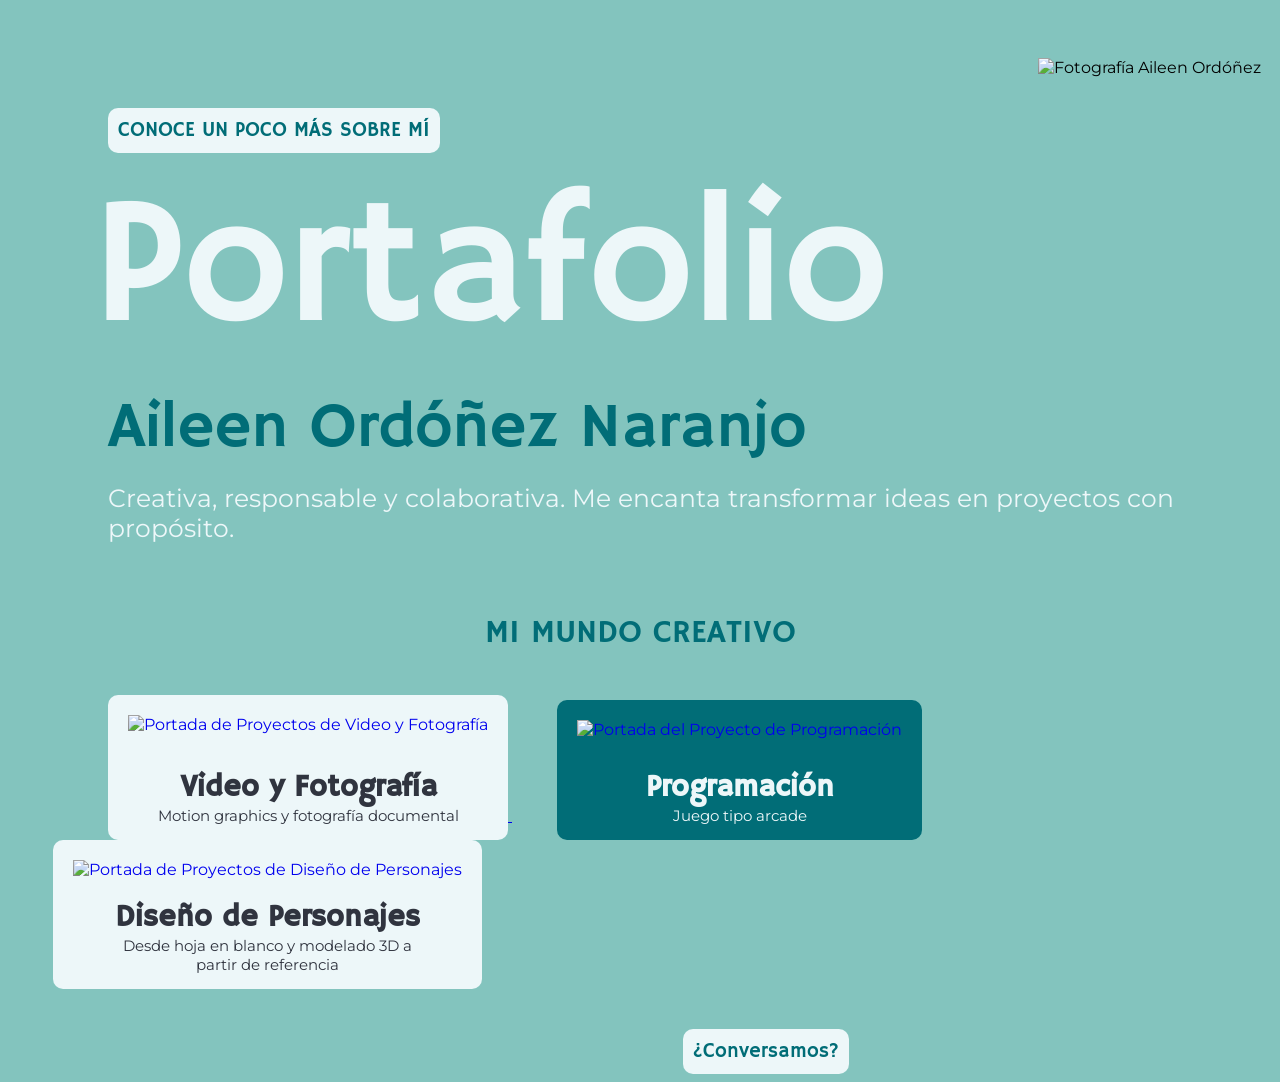
==== index.html @ 9316e659 "Add files via upload" ====
<!DOCTYPE html>
<html lang="es">

<head>

    <!--Fonts-->
    <link rel="preconnect" href="https://fonts.googleapis.com">
    <link rel="preconnect" href="https://fonts.gstatic.com" crossorigin>
    <link
        href="https://fonts.googleapis.com/css2?family=Hammersmith+One&family=Montserrat:ital,wght@0,100..900;1,100..900&display=swap"
        rel="stylesheet">



    <meta charset="UTF-8">
    <title> Aileen Ordóñez | Portafolio</title>
    <link rel="stylesheet" href="EstilosPortafolio.css">

    <meta name=”description” content=”Aileen Ordóñez Naranjo”>

</head>

<body>
    <header>
        <section>
            <div class="botonApdf">
                <a target="_blank"
                    href="https://www.canva.com/design/DAG_qXYmJoY/pIHDZ4THQhesZ3-flbfn0g/view?utm_content=DAG_qXYmJoY&utm_campaign=designshare&utm_medium=link2&utm_source=uniquelinks&utlId=h8a8e1ef6e3">CONOCE
                    UN POCO MÁS SOBRE MÍ</a>
            </div>
            <h1> Portafolio </h1>
            <h2> Aileen Ordóñez Naranjo </h2>
        </section>
        <aside> <img src="Images/FotoAO.png" alt="Fotografía Aileen Ordóñez"> </aside>
    </header>

    <h6> Creativa, responsable y colaborativa. Me encanta transformar ideas en proyectos con propósito.</h6>
    <h3> MI MUNDO CREATIVO</h3>

    <div class="proyectos">

        <a href="video.html">
            <div class="card">
                <img src="Images/BotFot.png" alt="Portada de Proyectos de Video y Fotografía">
                <div class="container">
                    <h4><b>Video y Fotografía</b></h4>
                    <p> Motion graphics y fotografía documental </p>
                </div>
            </div>
        </a>


        <a href="programacion.html">
            <div class="card2">
                <img src="Images/BotPro.png" alt="Portada del Proyecto de Programación">
                <div class="container2">
                    <h5><b>Programación</b></h5>
                    <p> Juego tipo arcade </p>
                </div>
            </div>
        </a>

        <a href="personajes.html">
            <div class="card3">
                <img src="Images/BotPer.png" alt="Portada de Proyectos de Diseño de Personajes">
                <div class="container3">
                    <h4><b>Diseño de Personajes</b></h4>
                    <p> Desde hoja en blanco y modelado 3D a <br> partir de referencia </p>
                </div>
            </div>
        </a>

    </div>

    <div class="botonContacto">
        <a href="contactos.html">¿Conversamos?</a>
    </div>



</body>
---- EstilosPortafolio.css ----
.botonApdf{
    background-color: #EDF7F9;
    font-family: "Hammersmith One", sans-serif;;
    padding: 10px;
    margin-top: 100px;
    margin-left: 100px;
    display: inline-block;
    border-radius: 10px;
}

.botonApdf a {
    font-family: "Hammersmith One", sans-serif;
    color: #016D77;
    text-decoration: none;
    font-size: 20px;
}

.botonApdf:hover {
    background-color: #D8E1E3;
}

.botonContacto{
    background-color: #EDF7F9;
    font-family: "Hammersmith One", sans-serif;;
    padding: 10px;
    margin-top: 40px;
    margin-left: 675px;
    display: inline-block;
    border-radius: 10px;
}

.botonContacto a {
    font-family: "Hammersmith One", sans-serif;
    color: #016D77;
    text-decoration: none;
    font-size: 20px;
}

.botonContacto:hover {
    background-color: #D8E1E3;
}

body{
    background-color: #83C4BE;
     font-family: "Montserrat", sans-serif;
     font-style: normal;

}

h1 {
    font-family: "Hammersmith One", sans-serif;;
    color:#EDF7F9;
    text-decoration: none;
    margin-top: 5px;
    margin-left: 85px;
    margin-bottom: 5px;
    font-weight: normal;
    font-style: normal;
    font-size: 180px;
}

h2 {
    font-family: "Hammersmith One", sans-serif;;
    color:#016D77;
    text-decoration: none;
    margin-top: 5px;
    margin-left: 100px;
    margin-bottom: 5px;
    font-weight: normal;
    font-style: normal;
    font-size: 64px;
}

h3 {
    font-family: "Hammersmith One", sans-serif;;
    color:#016D77;
    text-decoration: none;
    text-align: center;
    margin: 20px;
    padding: 12px;
    font-weight: normal;
    font-style: normal;
    font-size: 32px;
}

h4{
    font-family: "Hammersmith One", sans-serif;;
    text-align: center;
    text-decoration: none;
    font-size: 30px;
    color: #30343F;
    margin-top: 0px;
    margin-bottom: 0px;
    font-weight: normal;
    font-style: normal;
}

h5{
    font-family: "Hammersmith One", sans-serif;;
    text-align: center;
    text-decoration: none;
    font-size: 30px;
    color: #EDF7F9;
    margin-top: 0px;
    margin-bottom: 0px;
    font-weight: normal;
    font-style: normal;
}

h6 {
    font-family:"Montserrat", sans-serif;;
    font-style: normal;
    text-decoration: none;
    color:#EDF7F9;
    font-weight: normal;
    margin-left: 100px;
    margin-top: 10px;
    font-size: 25px;
}

p{
    font-family:"Montserrat", sans-serif;;
    text-align: center;
     text-decoration: none;
    font-size: 15px;
    color: #30343F;
    margin-top: 0px;
    font-weight: normal;
    font-style: normal;

}

.container2 p{
    font-family:"Montserrat", sans-serif;;
    text-align: center;
    font-size: 15px;
    color: #EDF7F9;
    margin-top: 0px;
    font-weight: normal;
    font-style: normal;

}

header {
    display: grid;
    grid-template-columns: 1fr 1fr;
}

aside img{  
    width: 280px;
    margin-left: 150px;
    margin-top: 50px;
}



.card {
    margin-left: 100px;
    margin-top: 10px;
    display: inline-block;
    border-radius: 10px;
    background-color: #EDF7F9;

}

.card:hover{
    background-color: #D8E1E3;
}

.card img{
    width: 360px;
    margin: 20px;
    margin-bottom: 35px;
}

.card2 {
    margin-left: 45px;
    align-self: center;
    display: inline-block;
    border-radius: 10px;
    background-color: #016D77;

}

.card2:hover{
    background-color: #01545C;
}

.card2 img{
    height: 196px;
    width: 360px;
    margin: 20px;
    margin-bottom: 30px;
}

.card3 {
    margin-left: 45px;
    display: inline-block;
    border-radius: 10px;
    background-color: #EDF7F9;

}

.card3:hover{
    background-color: #D8E1E3;
}

.card3 img{
    width: 336px;
    margin: 20px;
}
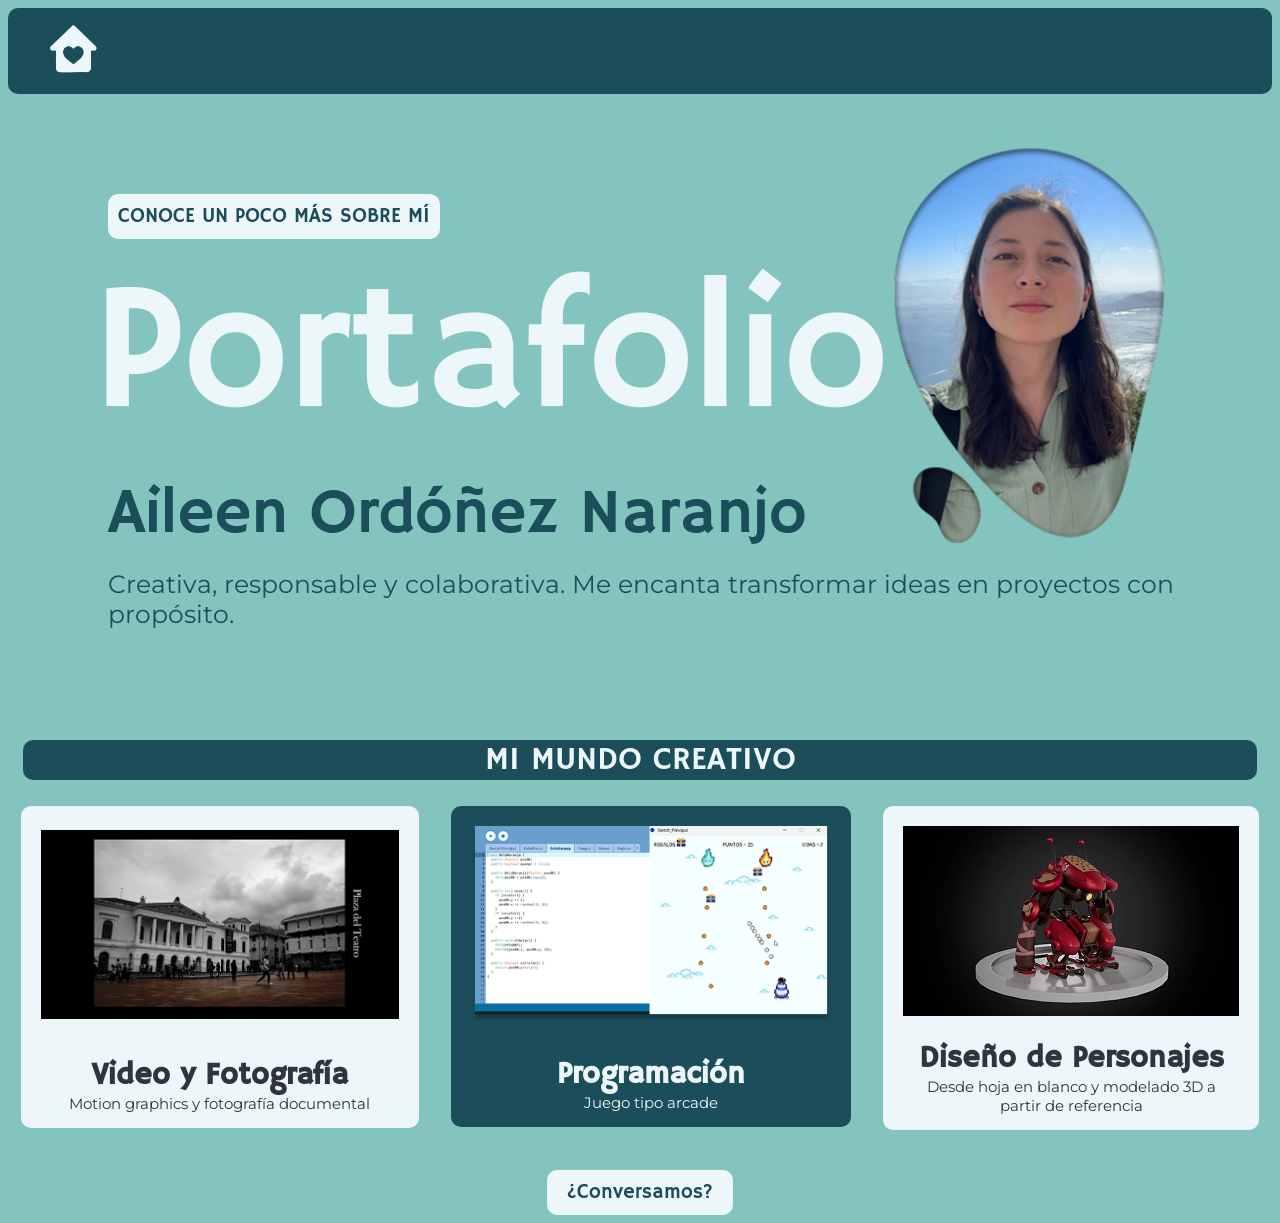
==== commit 94f73925: "Add files via upload" ====
--- a/index.html
+++ b/index.html
@@ -13,15 +13,23 @@
 
 
     <meta charset="UTF-8">
+    <meta name="viewport" content="width=device-width, initial-scale=1.0">
     <title> Aileen Ordóñez | Portafolio</title>
     <link rel="stylesheet" href="EstilosPortafolio.css">
 
-    <meta name=”description” content=”Aileen Ordóñez Naranjo”>
+    <meta name="description" content="Aileen Ordóñez Naranjo">
 
 </head>
 
 <body>
-    <header>
+
+    <header class="volver">
+        <a href="index.html" class="botHome">
+            <img src="Images/BotHome.png" alt="Ir al inicio" class="home-icon">
+        </a>
+    </header>
+
+    <main>
         <section>
             <div class="botonApdf">
                 <a target="_blank"
@@ -32,9 +40,11 @@
             <h2> Aileen Ordóñez Naranjo </h2>
         </section>
         <aside> <img src="Images/FotoAO.png" alt="Fotografía Aileen Ordóñez"> </aside>
-    </header>
+    </main>
+
 
     <h6> Creativa, responsable y colaborativa. Me encanta transformar ideas en proyectos con propósito.</h6>
+    <br><br>
     <h3> MI MUNDO CREATIVO</h3>
 
     <div class="proyectos">
--- a/EstilosPortafolio.css
+++ b/EstilosPortafolio.css
@@ -1,213 +1,246 @@
-
-
-.botonApdf{
-    background-color: #EDF7F9;
-    font-family: "Hammersmith One", sans-serif;;
-    padding: 10px;
-    margin-top: 100px;
-    margin-left: 100px;
-    display: inline-block;
-    border-radius: 10px;
+.volver {
+    padding: 0.9375rem 2.5rem;
+    margin: 0rem 0rem;
+    background-color: #1B4D5A;
+    border-radius: 0.625rem;
+}
+
+.botHome {
+    display: inline-block;
+}
+
+.home-icon {
+    width: 3.125rem;
+    transition: transform 0.3s ease;
+}
+
+.home-icon:hover {
+    transform: scale(1.1);
+}
+
+.botonApdf {
+    background-color: #EDF7F9;
+    font-family: "Hammersmith One", sans-serif;
+    padding: 0.625rem;
+    margin-top: 6.25rem;
+    margin-left: 6.25rem;
+    display: inline-block;
+    border-radius: 0.625rem;
 }
 
 .botonApdf a {
     font-family: "Hammersmith One", sans-serif;
-    color: #016D77;
-    text-decoration: none;
-    font-size: 20px;
+    color: #1B4D5A;
+    text-decoration: none;
+    font-size: 1.25rem;
 }
 
 .botonApdf:hover {
     background-color: #D8E1E3;
-}
-
-.botonContacto{
-    background-color: #EDF7F9;
-    font-family: "Hammersmith One", sans-serif;;
-    padding: 10px;
-    margin-top: 40px;
-    margin-left: 675px;
-    display: inline-block;
-    border-radius: 10px;
+    transform: scale(1.07);
+}
+
+.botonContacto {
+    background-color: #EDF7F9;
+    font-family: "Hammersmith One", sans-serif;
+    padding: 0.625rem 1.25rem;
+    display: block;
+    width: fit-content;
+    margin: 2.5rem auto 0 auto;
+    border-radius: 0.625rem;
 }
 
 .botonContacto a {
     font-family: "Hammersmith One", sans-serif;
-    color: #016D77;
-    text-decoration: none;
-    font-size: 20px;
+    color: #1B4D5A;
+    text-decoration: none;
+    font-size: 1.25rem;
 }
 
 .botonContacto:hover {
     background-color: #D8E1E3;
 }
 
-body{
+body {
     background-color: #83C4BE;
-     font-family: "Montserrat", sans-serif;
-     font-style: normal;
-
+    font-family: "Montserrat", sans-serif;
+    font-style: normal;
 }
 
 h1 {
-    font-family: "Hammersmith One", sans-serif;;
-    color:#EDF7F9;
-    text-decoration: none;
-    margin-top: 5px;
-    margin-left: 85px;
-    margin-bottom: 5px;
-    font-weight: normal;
-    font-style: normal;
-    font-size: 180px;
+    font-family: "Hammersmith One", sans-serif;
+    color: #EDF7F9;
+    text-decoration: none;
+    margin-top: 0.3125rem;
+    margin-left: 5.3125rem;
+    margin-bottom: 0.3125rem;
+    font-weight: normal;
+    font-style: normal;
+    font-size: 11.25rem;
 }
 
 h2 {
-    font-family: "Hammersmith One", sans-serif;;
-    color:#016D77;
-    text-decoration: none;
-    margin-top: 5px;
-    margin-left: 100px;
-    margin-bottom: 5px;
-    font-weight: normal;
-    font-style: normal;
-    font-size: 64px;
+    font-family: "Hammersmith One", sans-serif;
+    color: #1B4D5A;
+    text-decoration: none;
+    margin-top: 0.3125rem;
+    margin-left: 6.25rem;
+    margin-bottom: 0.3125rem;
+    font-weight: normal;
+    font-style: normal;
+    font-size: 4rem;
 }
 
 h3 {
-    font-family: "Hammersmith One", sans-serif;;
-    color:#016D77;
-    text-decoration: none;
-    text-align: center;
-    margin: 20px;
-    padding: 12px;
-    font-weight: normal;
-    font-style: normal;
-    font-size: 32px;
-}
-
-h4{
-    font-family: "Hammersmith One", sans-serif;;
-    text-align: center;
-    text-decoration: none;
-    font-size: 30px;
+    font-family: "Hammersmith One", sans-serif;
+    background-color: #1B4D5A;
+    color: #EDF7F9;
+    text-decoration: none;
+    text-align: center;
+    margin: 0.9375rem;
+    border-radius: 0.625rem;
+    font-weight: normal;
+    font-style: normal;
+    font-size: 2rem;
+}
+
+h4 {
+    font-family: "Hammersmith One", sans-serif;
+    text-align: center;
+    text-decoration: none;
+    font-size: 1.875rem;
     color: #30343F;
-    margin-top: 0px;
-    margin-bottom: 0px;
-    font-weight: normal;
-    font-style: normal;
-}
-
-h5{
-    font-family: "Hammersmith One", sans-serif;;
-    text-align: center;
-    text-decoration: none;
-    font-size: 30px;
-    color: #EDF7F9;
-    margin-top: 0px;
-    margin-bottom: 0px;
+    margin-top: 0rem;
+    margin-bottom: 0rem;
+    font-weight: normal;
+    font-style: normal;
+}
+
+h5 {
+    font-family: "Hammersmith One", sans-serif;
+    text-align: center;
+    text-decoration: none;
+    font-size: 1.875rem;
+    color: #EDF7F9;
+    margin-top: 0rem;
+    margin-bottom: 0rem;
     font-weight: normal;
     font-style: normal;
 }
 
 h6 {
-    font-family:"Montserrat", sans-serif;;
-    font-style: normal;
-    text-decoration: none;
-    color:#EDF7F9;
-    font-weight: normal;
-    margin-left: 100px;
-    margin-top: 10px;
-    font-size: 25px;
-}
-
-p{
-    font-family:"Montserrat", sans-serif;;
-    text-align: center;
-     text-decoration: none;
-    font-size: 15px;
+    font-family: "Montserrat", sans-serif;
+    font-style: normal;
+    text-decoration: none;
+    color: #1B4D5A;
+    font-weight: normal;
+    margin-left: 6.25rem;
+    margin-top: 0.625rem;
+    font-size: 1.5625rem;
+}
+
+p {
+    font-family: "Montserrat", sans-serif;
+    text-align: center;
+    text-decoration: none;
+    font-size: 0.9375rem;
     color: #30343F;
-    margin-top: 0px;
-    font-weight: normal;
-    font-style: normal;
-
-}
-
-.container2 p{
-    font-family:"Montserrat", sans-serif;;
-    text-align: center;
-    font-size: 15px;
-    color: #EDF7F9;
-    margin-top: 0px;
-    font-weight: normal;
-    font-style: normal;
-
-}
-
-header {
+    margin-top: 0rem;
+    font-weight: normal;
+    font-style: normal;
+}
+
+.container2 p {
+    font-family: "Montserrat", sans-serif;
+    text-align: center;
+    font-size: 0.9375rem;
+    color: #EDF7F9;
+    margin-top: 0rem;
+    font-weight: normal;
+    font-style: normal;
+}
+
+main {
     display: grid;
     grid-template-columns: 1fr 1fr;
 }
 
-aside img{  
-    width: 280px;
-    margin-left: 150px;
-    margin-top: 50px;
-}
-
-
+aside {
+    display: flex;
+    justify-content: flex-end;
+    align-items: flex-start;
+}
+
+aside img {
+    width: 17.5rem;
+    margin-right: 9.375rem;
+    margin-top: 3.125rem;
+}
 
 .card {
-    margin-left: 100px;
-    margin-top: 10px;
-    display: inline-block;
-    border-radius: 10px;
-    background-color: #EDF7F9;
-
-}
-
-.card:hover{
-    background-color: #D8E1E3;
-}
-
-.card img{
-    width: 360px;
-    margin: 20px;
-    margin-bottom: 35px;
+    margin-top: 0.625rem;
+    display: inline-block;
+    border-radius: 0.625rem;
+    background-color: #EDF7F9;
+}
+
+.card:hover {
+    background-color: #D8E1E3;
+}
+
+.card img {
+    width: 22.4rem;
+    margin: 1.25rem;
+    margin-bottom: 2.1rem;
+    margin-top: 1.5rem;
 }
 
 .card2 {
-    margin-left: 45px;
+    margin-top: 0.625rem;
     align-self: center;
     display: inline-block;
-    border-radius: 10px;
-    background-color: #016D77;
-
-}
-
-.card2:hover{
-    background-color: #01545C;
-}
-
-.card2 img{
-    height: 196px;
-    width: 360px;
-    margin: 20px;
-    margin-bottom: 30px;
+    border-radius: 0.625rem;
+    background-color: #1B4D5A;
+}
+
+.card2:hover {
+    background-color: #102f36;
+}
+
+.card2 img {
+    height: 12.25rem;
+    width: 22.5rem;
+    margin: 1.25rem;
+    margin-bottom: 1.875rem;
 }
 
 .card3 {
-    margin-left: 45px;
-    display: inline-block;
-    border-radius: 10px;
-    background-color: #EDF7F9;
-
-}
-
-.card3:hover{
-    background-color: #D8E1E3;
-}
-
-.card3 img{
-    width: 336px;
-    margin: 20px;
-}+    margin-top: 0.625rem;
+    display: inline-block;
+    border-radius: 0.625rem;
+    background-color: #EDF7F9;
+}
+
+.card3:hover {
+    background-color: #D8E1E3;
+}
+
+.card3 img {
+    width: 21rem;
+    margin: 1.25rem;
+}
+
+.proyectos {
+    display: grid;
+    grid-template-columns: repeat(3, max-content);
+    justify-content: center;
+    gap: 2rem;
+    margin-top: 1rem;
+}
+
+@media (max-width: 1150px) {
+    .proyectos {
+        grid-template-columns: 1fr;
+        justify-items: center;
+    }
+}
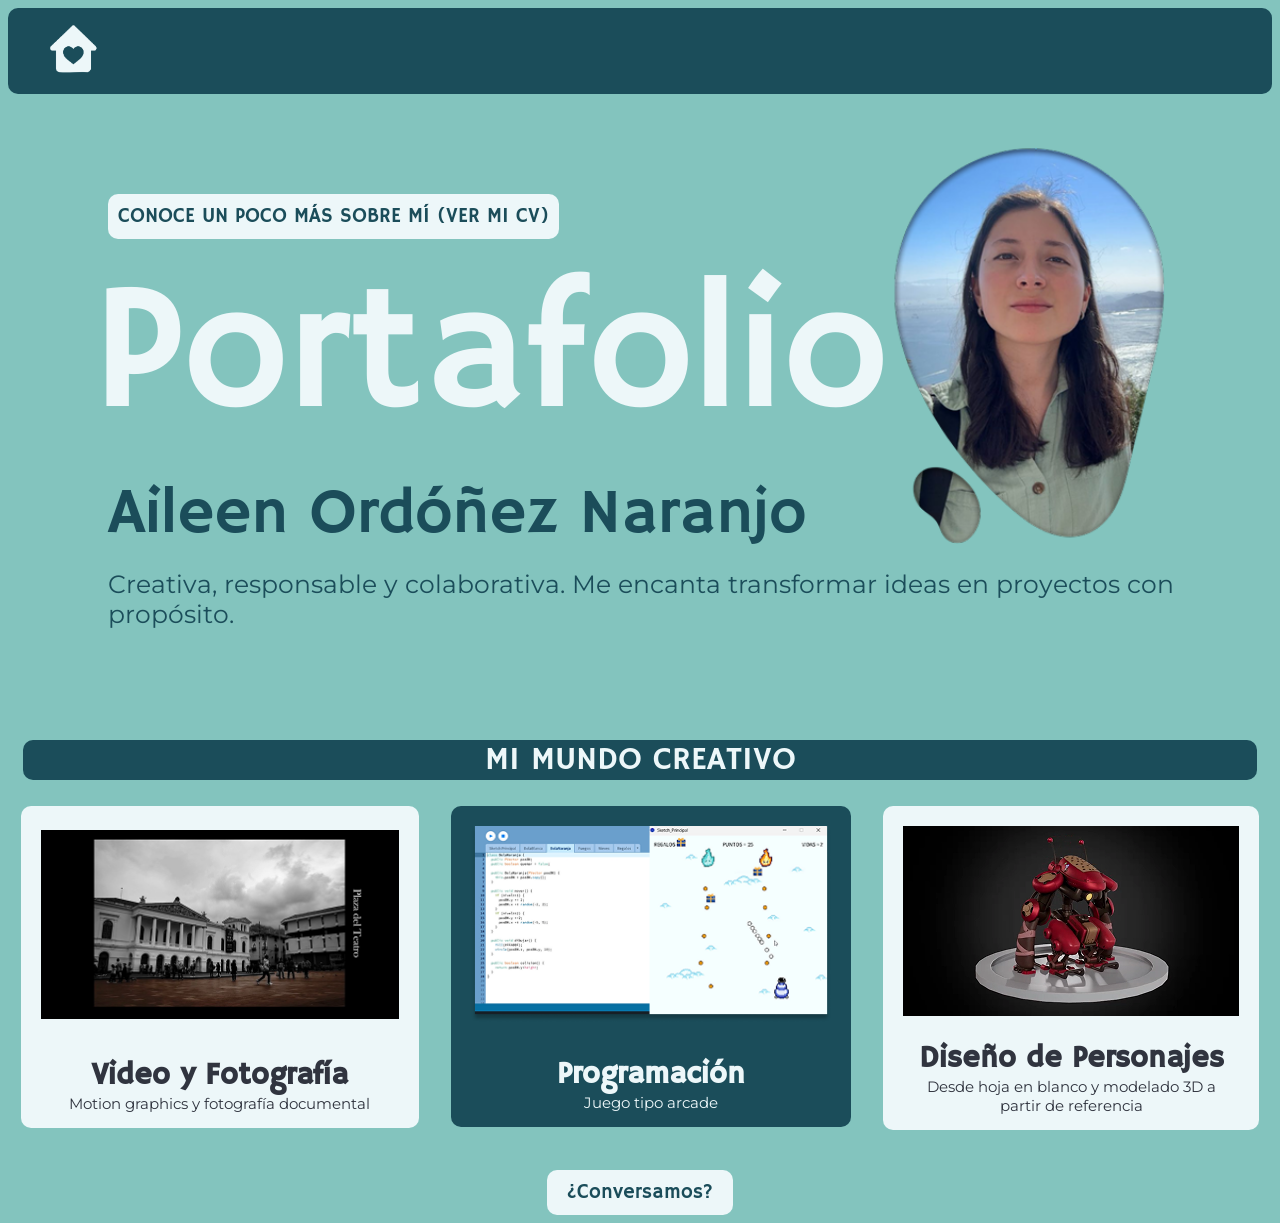
==== commit 2fcc4e00: "index.html" ====
--- a/index.html
+++ b/index.html
@@ -34,7 +34,7 @@
             <div class="botonApdf">
                 <a target="_blank"
                     href="https://www.canva.com/design/DAG_qXYmJoY/pIHDZ4THQhesZ3-flbfn0g/view?utm_content=DAG_qXYmJoY&utm_campaign=designshare&utm_medium=link2&utm_source=uniquelinks&utlId=h8a8e1ef6e3">CONOCE
-                    UN POCO MÁS SOBRE MÍ</a>
+                    UN POCO MÁS SOBRE MÍ (VER MI CV)</a>
             </div>
             <h1> Portafolio </h1>
             <h2> Aileen Ordóñez Naranjo </h2>
@@ -88,4 +88,4 @@
 
 
 
-</body>+</body>
